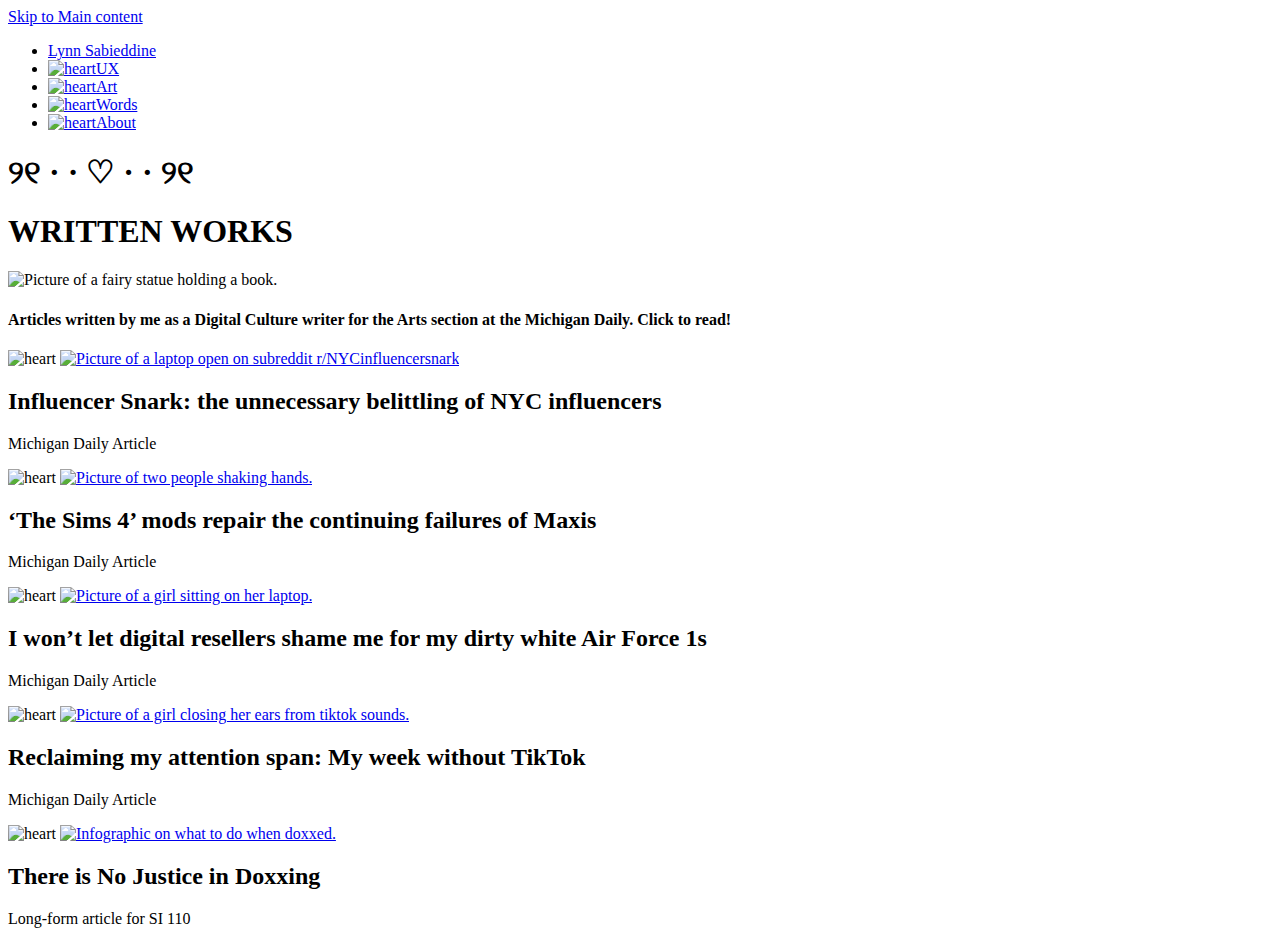
==== opinions.html @ 9397d545 "Add files via upload" ====
<!DOCTYPE html>
<html lang="en">
    <link rel="stylesheet" href="css/reset.css">
    <link rel="stylesheet" href="css/style.css">
    <link rel="stylesheet" href="https://fonts.googleapis.com/css?family=Yeseva One">
    <link rel="stylesheet" href="https://use.typekit.net/hsy3ncc.css">
    <link rel="stylesheet" href="https://cdnjs.cloudflare.com/ajax/libs/font-awesome/4.7.0/css/font-awesome.min.css">
    <link rel="icon" type="image/x-icon" href="img/favicon.ico">


<head>
    <meta charset="UTF-8">
    <meta http-equiv="X-UA-Compatible" content="IE=edge">
    <meta name="viewport" content="width=device-width, initial-scale=1.0">
    
    <title>Lynn Sabieddine | Words</title>

</head>

<body>

    <a href = "#main" id="skip">Skip to Main content</a>

    <nav>

        <ul class="navigation">
            <div class="lynn">
            <li><a class="lynn" href="index.html">Lynn Sabieddine</a></li>
            </div>
            <div class="rest">
            <li><a href="ux.html"> <img class="heart" src="img/circle_button.png" alt="heart" />UX</a></li>
            <li><a href="art.html"><img class="heart" src="img/circle_button.png" alt="heart" />Art</a></li>
            <li><a class="active" href="opinions.html"><img class="heart" src="img/filledheart.png" alt="heart" />Words</a></li>
            <li><a href="about.html"><img class="heart" src="img/circle_button.png" alt="heart" />About</a></li>
            </div>

            
        </ul>
    </nav>

    <main id="main">

        <div class="ux-image-container">
            <h1 class="divider">୨୧ · · ♡ · · ୨୧</h1>
            <h1 class="ux-header"> WRITTEN WORKS</h1>
            <div class="ux-image">
                <img class="ux-home" src="img/IMG_4644.JPG" alt="Picture of a fairy statue holding a book." />

            </div>
            <div class="home-captions">

                <h4 class="ux-description">Articles written by me as a Digital Culture writer for the Arts section at the Michigan Daily. Click to read! </h4>


            </div>



        </div>

            
        <div class="uxrow">

            <div class="uxcolumn" >
                <img class="uxheartcircle" src="img/heartcircles.png" alt="heart" />
                <a href="https://www.michigandaily.com/arts/digital-culture/influencer-snark-the-unnecessary-belittling-of-nyc-influencers/">
            <img class="recent-img" src="img/article2.png" alt="Picture of a laptop open on subreddit r/NYCinfluencersnark" />
        </a>
              <h2>Influencer Snark: the unnecessary belittling of NYC influencers </h2>
              <p>Michigan Daily Article</p>
             
            </div>

            <div class="uxcolumn" >
                
                <img class="uxheartcircle" src="img/heartcircles.png" alt="heart" />
                <a href="https://www.michigandaily.com/arts/digital-culture/the-sims-4-mods-repair-the-continuing-failures-of-maxis/">
            <img class="recent-img" src="img/article1.png" alt="Picture of two people shaking hands." />
        </a>
              <h2>‘The Sims 4’ mods repair the continuing failures of Maxis</h2>
              <p>Michigan Daily Article</p>
             
            </div>

            <div class="uxcolumn" >
                <img class="uxheartcircle" src="img/heartcircles.png" alt="heart" />
                <a href="https://www.michigandaily.com/arts/digital-culture/i-wont-let-digital-resellers-shame-me-for-my-dirty-white-air-force-1s/">
            <img class="recent-img" src="img/Screenshot 2024-01-31 at 5.17.40 PM.png" alt="Picture of a girl sitting on her laptop." />
        </a>
              <h2>I won’t let digital resellers shame me for my dirty white Air Force 1s</h2>
              <p>Michigan Daily Article</p>
             
            </div>

            <div class="uxcolumn" >
                <img class="uxheartcircle" src="img/heartcircles.png" alt="heart" />
                <a href="https://www.michigandaily.com/arts/digital-culture/reclaiming-my-attention-span-my-week-without-tiktok/">
                   
            <img class="recent-img" src="img/article3.png" alt="Picture of a girl closing her ears from tiktok sounds." />
        </a>
              <h2>Reclaiming my attention span: My week without TikTok</h2>
              <p>Michigan Daily Article</p>
             
            </div>

            <div class="uxcolumn" >
                <img class="uxheartcircle" src="img/heartcircles.png" alt="heart" />
                <a href="https://medium.com/@lynnsab/there-is-no-justice-in-doxxing-3e323c2b79ad">
                    <img class="recent-img" src="img/WHAT TO DO WHEN DOXXED.png" alt="Infographic on what to do when doxxed." />
                </a>
                      <h2>There is No Justice in Doxxing</h2>
                      <p>Long-form article for SI 110</p>
                    </div>
        </div>



    </main>




</body>

</html>
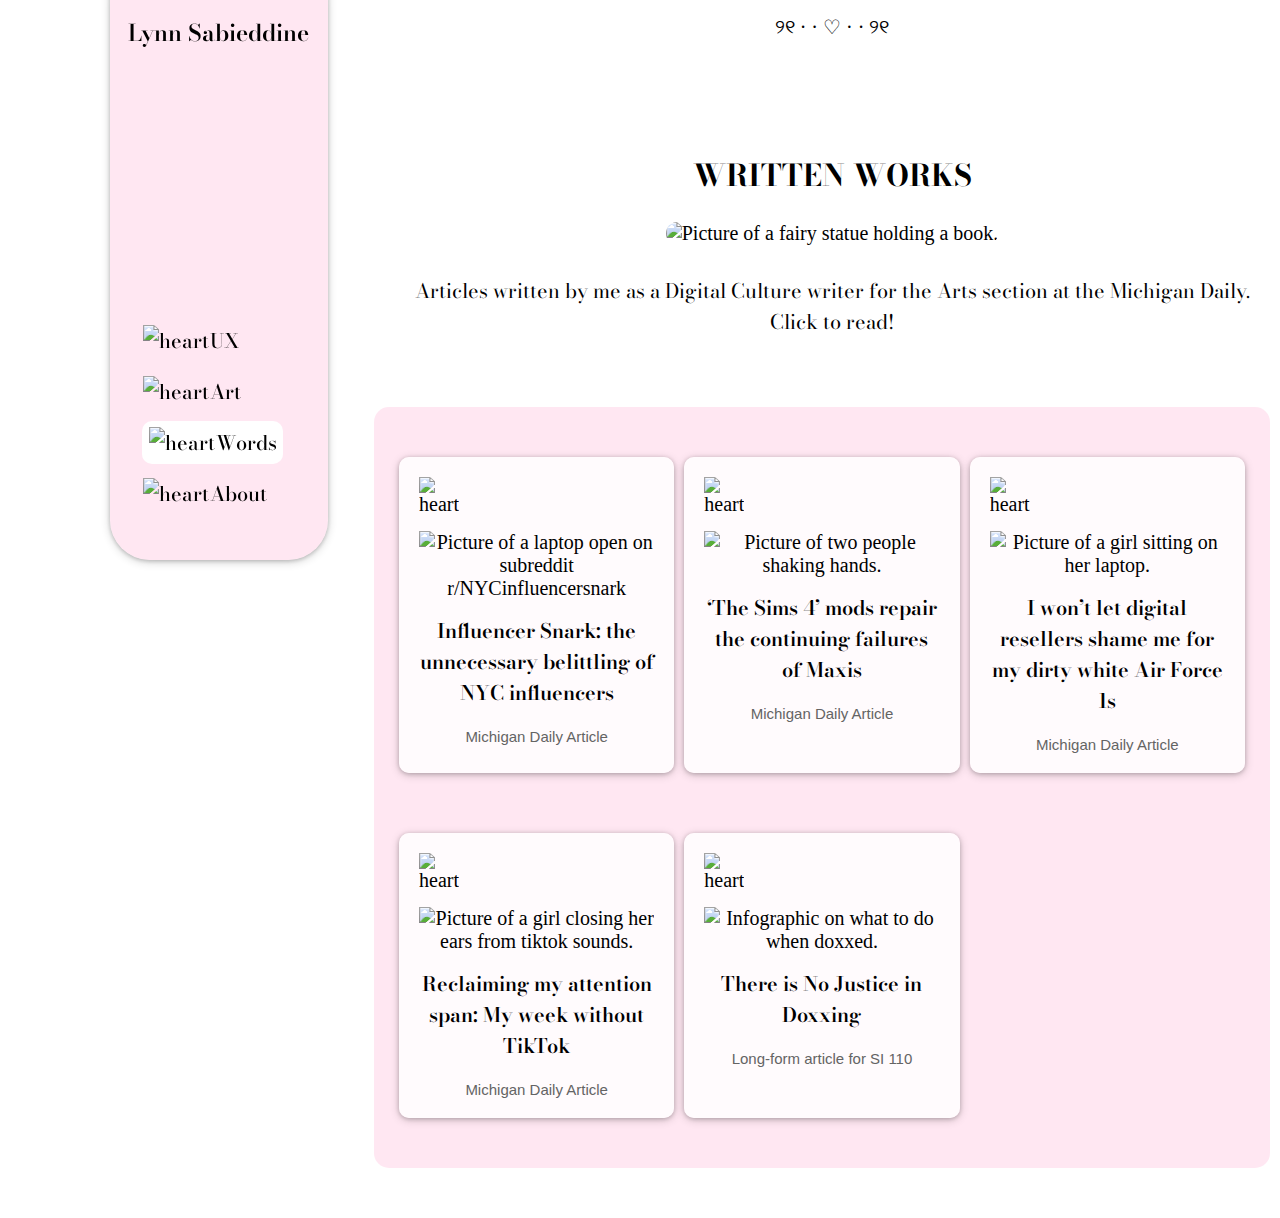
==== commit 1207e704: "Add files via upload" ====
--- a/opinions.html
+++ b/opinions.html
@@ -85,7 +85,7 @@
             <div class="uxcolumn" >
                 <img class="uxheartcircle" src="img/heartcircles.png" alt="heart" />
                 <a href="https://www.michigandaily.com/arts/digital-culture/i-wont-let-digital-resellers-shame-me-for-my-dirty-white-air-force-1s/">
-            <img class="recent-img" src="img/Screenshot 2024-01-31 at 5.17.40 PM.png" alt="Picture of a girl sitting on her laptop." />
+            <img class="recent-img" src="img/1michigandailyshoes.png" alt="Picture of a girl sitting on her laptop." />
         </a>
               <h2>I won’t let digital resellers shame me for my dirty white Air Force 1s</h2>
               <p>Michigan Daily Article</p>
--- a/css/style.css
+++ b/css/style.css
@@ -0,0 +1,698 @@
+@import url('https://fonts.googleapis.com/css2?family=Bodoni+Moda:ital,opsz,wght@0,6..96,400;0,6..96,500;0,6..96,600;0,6..96,700;0,6..96,800;0,6..96,900;1,6..96,400;1,6..96,500;1,6..96,600;1,6..96,700;1,6..96,800;1,6..96,900&family=Noto+Sans:ital,wght@0,100;0,200;0,300;0,400;0,500;0,600;0,700;0,800;0,900;1,100;1,200;1,300;1,400;1,500;1,600;1,700;1,800;1,900&display=swap');
+
+
+@media only screen and (min-width: 0px) {
+
+    strong{
+        font-weight:bold;
+       }
+       
+    #skip {
+        position: absolute;
+        left: -10000px;
+        top: auto;
+        width: 1px;
+        height: 1px;
+        overflow: hidden;
+    }
+
+    .lynn-home{
+        width: 100%;
+        
+        
+    }
+
+    .lynn-loves{
+        font-family: 'Bodoni Moda', serif;
+        font-weight: bold;
+        font-size: 33px;
+        line-height: 38px;
+        position: relative;
+        bottom: 35px;
+        margin-right: 20px;
+       
+        
+    }
+
+    .home-captions{
+        text-align: right;
+        font-family: 'Bodoni Moda', serif;
+        
+    }
+
+    .navigation{
+        margin-bottom: 24px;
+        background-color: #ffc6df6b;
+        padding: 0px;
+        font-family: 'Bodoni Moda', serif;
+        font-weight: 500;
+        box-shadow: 0 1px 4px 0 rgba(0, 0, 0, 0.2), 0 2px 10px 0 rgba(0, 0, 0, 0.19);
+        
+        
+    }
+
+    .lynn{
+        text-align: center;
+        font-size: 25px;
+        padding-top: 5px;
+    }
+
+    .rest{
+        display: flex;
+        justify-content: center;
+        font-size: 20px;
+        color: rgb(0, 0, 0);
+        
+
+    }
+
+    .divider{
+        margin-top: -5px;
+        padding-bottom: 20px;
+        width: 100%;
+        text-align: center;
+    }
+
+    a.active{
+        background: #ffffff;
+        color: #000000;
+        font-family: var(--headings-font-family);
+        padding: 6px;
+        border-radius: 10px;
+        
+    }
+
+    .rest a:hover{
+        background: #ffffff;
+        color: #000000;
+        font-family: var(--headings-font-family);
+        padding: 6px;
+        border-radius: 10px;
+       
+    }
+
+    .rest li {
+        padding: 10px 10px;
+        
+    }
+
+    .row{
+        background-color: #ffc6df6b;
+        justify-content: center;
+        text-align: center;
+        padding-top: 0px;
+        padding: 20px;
+        margin-bottom: 80px;
+        border-radius: 15px;
+        
+    }
+
+    .uxrow{
+        background-color: #ffc6df6b;
+        justify-content: center;
+        text-align: center;
+        padding-top: 0px;
+        padding: 20px;
+        margin-bottom: 80px;
+        border-radius: 15px;
+        
+    }
+
+    .ux-image-container{
+      
+        justify-content: center;
+        text-align: center;
+        padding-top: 0px;
+        padding: 20px;
+        margin-bottom: 40px;
+        border-radius: 15px;
+    }
+    .art-row{
+        background-color: #ffc6df6b;
+        justify-content: center;
+        text-align: center;
+        padding-top: 0px;
+        padding: 20px;
+        margin-bottom: 40px;
+        border-radius: 15px;
+        
+    }
+
+    .study-row{
+        background-color: #ffc6df6b;
+        justify-content: center;
+        text-align: center;
+        padding-top: 0px;
+        padding: 20px;
+        margin-bottom: 40px;
+        border-radius: 15px;
+        
+    }
+
+    .study-row-image{
+       
+        justify-content: center;
+        text-align: center;
+        padding-top: 0px;
+        padding: 20px;
+        margin-bottom: 40px;
+        border-radius: 15px;
+        
+    }
+
+    .ux-row{
+        background-color: #ffc6df6b;
+        justify-content: center;
+        text-align: center;
+        margin-bottom: 20px;
+        padding: 10px;
+        
+    }
+
+
+    .ux-header{
+        font-family: 'Bodoni Moda', serif;
+        font-weight: bold;
+        font-size: 30px;
+        line-height: 33px;
+        text-align: center;
+        
+    }
+
+    .ux-home{ 
+        margin: 10px 0px;
+        padding: 20px;
+        border-radius: 50px;
+        
+        
+    }
+
+    .recent, .textright{
+        font-size: 30px;
+        font-family: 'Bodoni Moda', serif;
+        padding-top: 15px;
+        font-weight: 600;
+        
+    }
+
+    .recent-img{
+        padding-bottom: 15px;
+        width: 100%;
+    }
+
+    .recent-button{
+        background-color: black;
+        color: white;
+        padding: 10px;
+        border-radius: 10px;
+        box-shadow: 0 1px 4px 0 rgba(0, 0, 0, 0.2), 0 2px 10px 0 rgba(0, 0, 0, 0.19);
+        
+        
+    }
+
+    .recent-divider{
+        margin-top: 5px;
+        margin-bottom: 10px;
+        
+        width: 100%;
+        text-align: center;
+    }
+
+
+    .ux-description{
+        text-align: center;
+    }
+
+    .recent-button:hover{
+        background-color: #FF84BA;
+        color: white;
+        padding: 10px;
+        
+    }
+
+    .column{
+        padding: 20px;
+        font-size: 20px;
+        background-color: #ffffffd0;
+        margin: 20px 5px;
+        border-radius: 10px;
+        box-shadow: 0 1px 4px 0 rgba(0, 0, 0, 0.2), 0 2px 10px 0 rgba(0, 0, 0, 0.19);
+    }
+
+    .uxcolumn{
+        
+        padding: 20px;
+        font-size: 20px;
+        background-color: #ffffffd0;
+        margin: 30px 5px;
+        border-radius: 10px;
+        box-shadow: 0 1px 4px 0 rgba(0, 0, 0, 0.2), 0 2px 10px 0 rgba(0, 0, 0, 0.19);
+        
+    }
+
+    .artcolumn{
+        padding: 20px;
+        font-size: 20px;
+        background-color: #ffffffd0;
+        margin: 30px 5px;
+        border-radius: 10px;
+        box-shadow: 0 1px 4px 0 rgba(0, 0, 0, 0.2), 0 2px 10px 0 rgba(0, 0, 0, 0.19);
+    }
+
+    .column-text, .uxcolumn-text p{
+        padding-bottom: 20px;
+        font-family: "quasimoda", sans-serif;
+        color: #000000;
+        
+    }
+
+    p{
+        padding-top: 20px;
+        font-family: "quasimoda", sans-serif;
+        color: #646464;
+        font-size: 15px;
+    }
+
+
+
+    .column-text, .uxcolumn-text h2{
+        font-family:'Bodoni Moda', serif;
+        font-weight:600;
+        
+    }
+
+    .heart{
+        display: none;
+    }
+
+     .uxheartcircle{
+       position: relative;
+        width: 40px;
+        float: left;
+        padding-bottom: 15px;
+        
+
+    }
+
+    .heartcircle{
+        position: relative;
+        width: 45px;
+        vertical-align: middle;
+    }
+
+    .aboutcolumn{
+        text-align: left;
+    }
+
+    .description{
+        position: relative;
+        bottom: 30px;
+        margin-right: 20px;
+        
+    }
+
+    .aboutdescription{
+        font-family:'Bodoni Moda', serif;
+        font-size: 20px;
+        color: #000000;
+        
+    }
+
+
+    h2{
+        font-family: 'Bodoni Moda', serif;
+        font-weight: 600;
+    }
+
+    li{
+        padding-bottom: 10px;
+    }
+
+  }
+
+
+
+
+
+
+
+
+
+/* Small devices (portrait tablets and large phones, 600px and up) */
+
+  
+/* Medium devices (landscape tablets, 768px and up) */
+@media only screen and (min-width: 768px) {
+
+
+  } 
+  
+/* Large devices (laptops/desktops, 992px and up) */
+@media only screen and (min-width: 1024px) {
+    #skip {
+        position: absolute;
+        left: -10000px;
+        top: auto;
+        width: 1px;
+        height: 1px;
+        overflow: hidden;
+    }
+
+    .lynn-home{
+        width: 50%;
+        float: right;
+    }
+
+    .lynn-loves{
+        font-family: 'Bodoni Moda', serif;
+        font-weight: bold;
+        font-size: 30px;
+        line-height: 33px;
+        
+    }
+
+    .home-captions{
+        text-align: right;
+        font-family: 'Bodoni Moda', serif;
+        
+        
+    }
+
+    .navigation{
+        margin-bottom: 24px;
+        background-color: #ffc6df6b;
+        padding: 0px;
+        font-family: 'Bodoni Moda', serif;
+        font-weight: 500;
+        box-shadow: 0 1px 4px 0 rgba(0, 0, 0, 0.2), 0 2px 10px 0 rgba(0, 0, 0, 0.19);
+        
+        
+    }
+
+    .lynn{
+        text-align: center;
+        font-size: 20px;
+        padding-top: 5px;
+    }
+
+    .rest{
+        display: flex;
+        justify-content: center;
+        font-size: 17px;
+    }
+
+    .rest li {
+        padding: 10px 10px;
+    }
+
+    .row{
+        background-color: #ffc6df6b;
+        justify-content: center;
+        text-align: center;
+        clear: right;
+    }
+
+    .ux-row{
+        background-color: #ffc6df6b;
+        justify-content: center;
+        text-align: center;
+        margin-bottom: 20px;
+    }
+
+    .recent{
+        font-size: 25px;
+        font-family: 'Bodoni Moda', serif;
+        padding-top: 15px;
+    }
+
+    .recent-img{
+        padding-bottom: 15px;
+    }
+
+    .recent-button{
+        background-color: black;
+        color: white;
+        padding: 10px;
+        
+    }
+
+    .column{
+        padding: 20px;
+    }
+
+  } 
+  
+/* Extra large devices (large laptops and desktops, 1200px and up) */
+@media only screen and (min-width: 1200px) {
+    #skip {
+        position: absolute;
+        left: -10000px;
+        top: auto;
+        width: 1px;
+        height: 1px;
+        overflow: hidden;
+    }
+
+    .home-image-container{
+        padding-top: 80px;
+    }
+
+    .lynn-home{
+        width: 45%;
+        
+    }
+
+    .lynn-loves{
+        font-family: 'Bodoni Moda', serif;
+        font-weight: bold;
+        font-size: 60px;
+        line-height: 60px;
+        margin-right: 90px;
+        margin-top: -29px;
+        width: 50%;
+        float: right;
+        padding-top: 10px;
+       
+        
+        
+    }
+
+    .home-captions{
+        text-align: right;
+        font-family: 'Bodoni Moda', serif;
+        
+        
+    }
+
+    .navigation{
+        float: left;
+        width: 20%;
+        margin-bottom: 24px;
+        background-color: #ffc6df6b;
+        padding: 0px;
+        font-family: 'Bodoni Moda', serif;
+        height: 600px;
+        border-radius: 40px;
+        margin-top: -140px;
+        padding-top: 10px;
+        padding-bottom: 100px;
+        margin-bottom: 150px;
+        left: 110px;
+        top: 100px;
+        width: 17%;
+        position: fixed;
+        
+    }
+
+    .lynn{
+        text-align: center;
+        top: 20px;
+        position: relative;
+        font-size: larger;
+        font-weight:600;
+  
+    }
+
+    .rest{
+        display: inline-block;
+        
+        font-size: 20px;
+        position: relative;
+        top: 270px;
+        left: 22px;
+        text-align: left;
+        display: block;
+        margin: 25px 0px;
+        color: black;
+        
+    }
+
+    .rest li {
+        padding: 10px 10px;
+        
+    }
+
+    .row{
+        background-color: #ffc6df6b;
+        justify-content: center;
+        text-align: center;
+        clear: right;
+        width: 70%;
+        float: right;
+
+    }
+
+    .art-row{
+        background-color: #ffc6df6b;
+        justify-content: center;
+        text-align: center;
+        clear: right;
+        width: 70%;
+        float: right;
+    }
+.ux-image-container{
+    background-color:none;
+    justify-content: center;
+    text-align: center;
+    clear: right;
+    width: 70%;
+    float: right;
+    font-size: 20px;
+}
+    .study-row{
+        background-color: #ffc6df6b;
+        justify-content: center;
+        text-align: center;
+        clear: right;
+        width: 70%;
+        float: right;
+        font-size: 20px;
+    }
+
+    .study-row-image{
+        
+        justify-content: center;
+        text-align: center;
+        clear: right;
+        width: 70%;
+        float: right;
+    }
+
+    .uxrow{
+        background-color: #ffc6df6b;
+        justify-content: center;
+        text-align: center;
+        clear: right;
+        width: 70%;
+        float: right;
+        display: grid;
+        grid-template-columns: 1fr 1fr 1fr;
+        margin: 10px;
+        clear: both;
+        margin-bottom: 50px;
+        
+    }
+
+    .recent{
+        font-size: 30px;
+        font-family: 'Bodoni Moda', serif;
+        padding-top: 5px;
+        font-weight: 600;
+    }
+
+    .recent-img{
+        padding-bottom: 15px;
+    }
+
+    .recent-button{
+        background-color: black;
+        color: white;
+        padding: 10px;
+        margin-top: 20px;
+        
+    }
+
+    .column {
+       
+      
+        float: left;
+        width: 32%;
+        
+
+      }
+
+
+
+      .artcolumn {
+      
+        justify-content: center;
+        padding: 10px 5px 5px 5px;
+        display: inline-block;
+        margin: 10px 5px;
+
+
+      }
+
+
+
+    .heart{
+        display: inline;
+        width: 20px;
+        padding: 0px 1px;
+       
+    }
+
+    .ux-image{
+        display: inline-block;
+        width: 50%;
+        
+    }
+
+    .description{
+        width: 50%;
+        float: right;
+        padding-top: 10px;
+        margin-bottom: 10px;
+        margin-right: 100px;
+        font-size: 20px;
+        
+    }
+
+    .ux-description{
+
+    width: 100%;
+    display:flex;
+    justify-content: center;
+        
+    }
+
+    .test{
+        width: 40%;
+        padding: 20px;
+        height: 100%;
+        font-size: 20px;
+        
+        margin: 30px 5px;
+        border-radius: 10px;
+        box-shadow: 0 1px 4px 0 rgba(0, 0, 0, 0.2), 0 2px 10px 0 rgba(0, 0, 0, 0.19);
+        float: right;
+        text-align: left;
+        display: flex;
+        flex-direction: column;
+        justify-content: flex-end;
+        
+
+      
+    }
+
+    .ux-header{
+        margin-top: 100px;
+        /* left: 300px;
+        position: relative; */
+        
+        
+    }
+
+
+
+  }